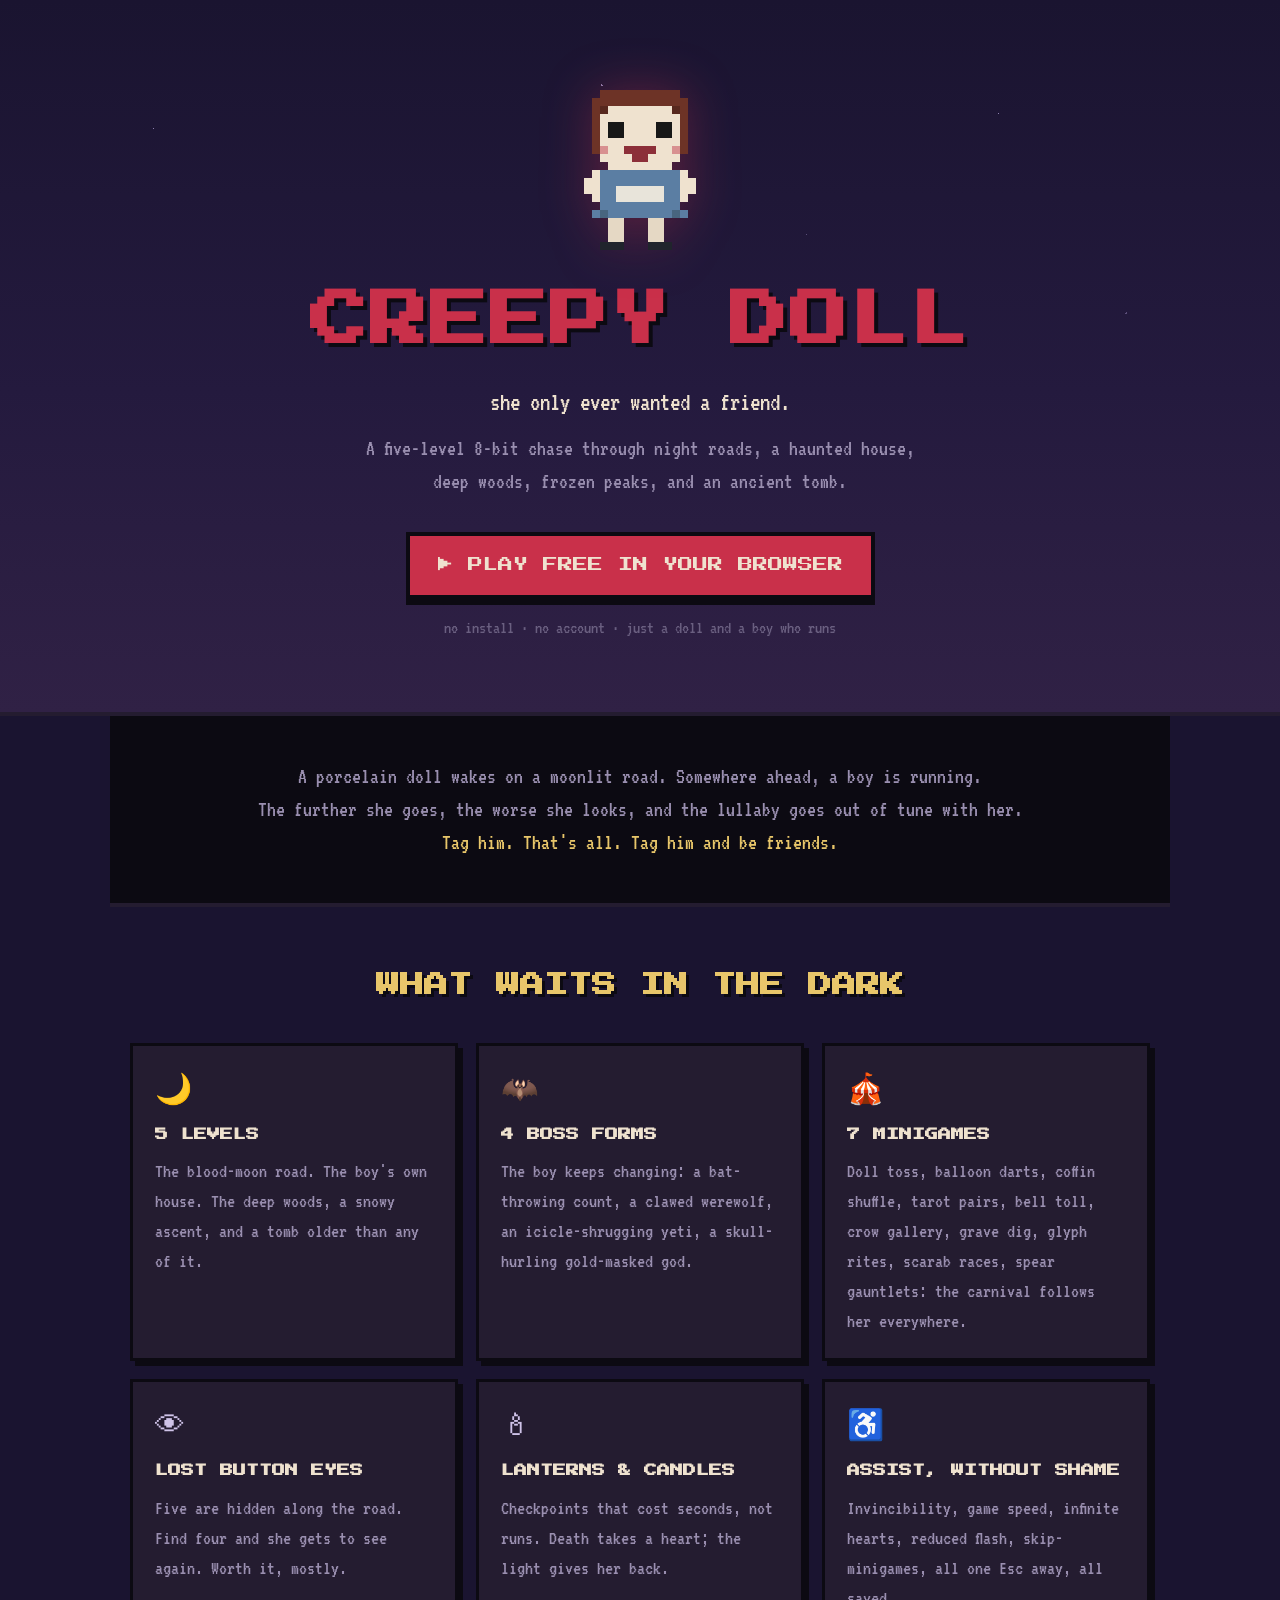
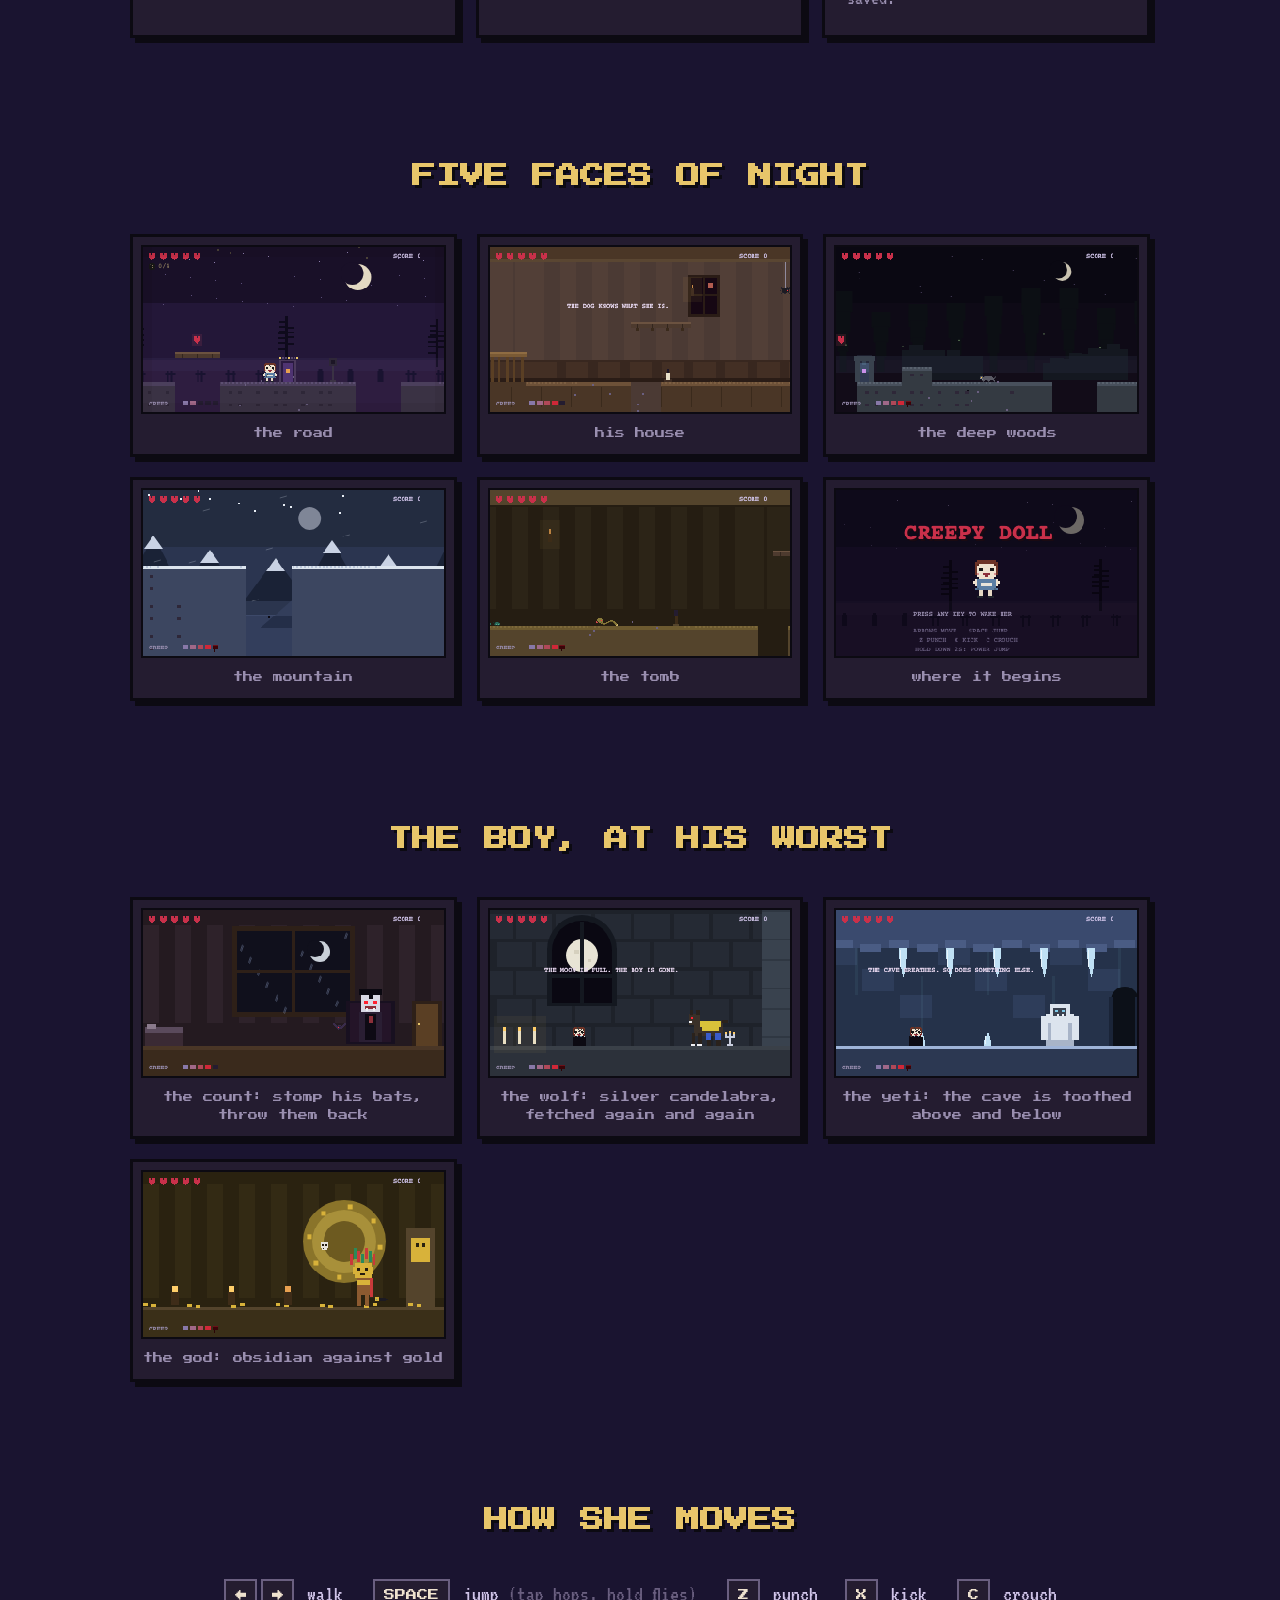
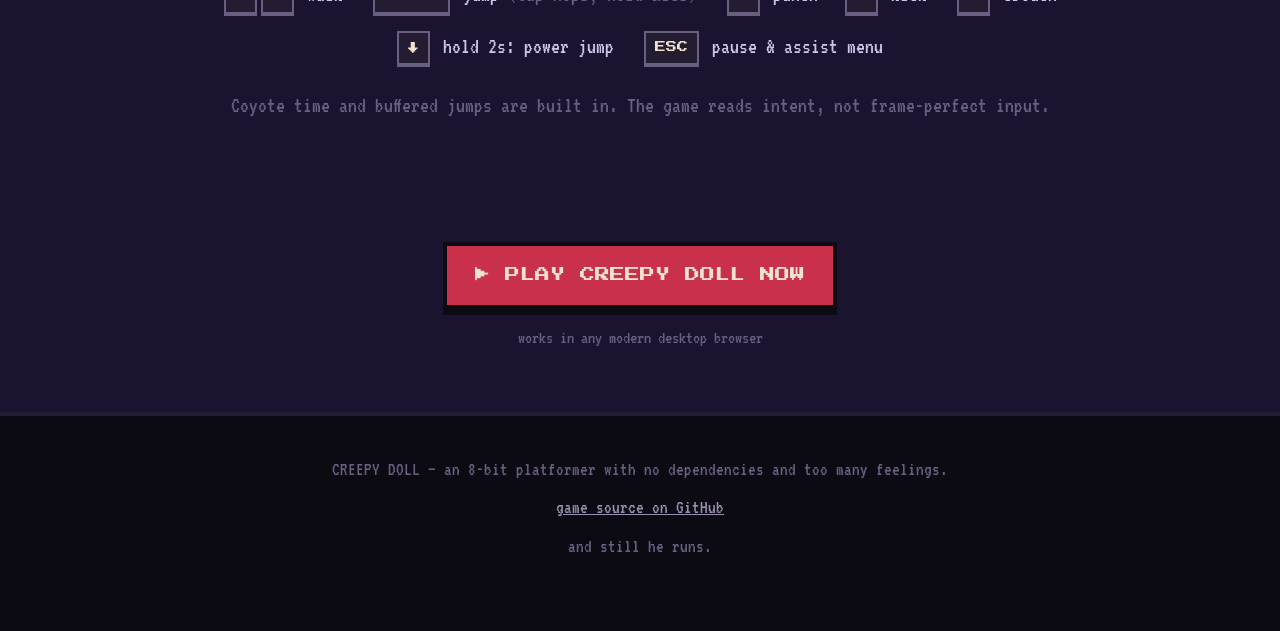
==== index.html @ eb906ca2 "Creepy Doll marketing site One-page 8-bit site in the game's own palette: hero doll drawn live from " ====
<!DOCTYPE html>
<html lang="en">
<head>
  <meta charset="UTF-8">
  <meta name="viewport" content="width=device-width, initial-scale=1.0">
  <title>Creepy Doll — she only ever wanted a friend</title>
  <meta name="description" content="Creepy Doll: a five-level 8-bit chase through night roads, a haunted house, deep woods, frozen peaks, and an ancient tomb. Free to play in your browser.">
  <meta property="og:title" content="Creepy Doll">
  <meta property="og:description" content="She only ever wanted a friend. A five-level 8-bit platformer, free in your browser.">
  <meta property="og:image" content="assets/screens/title.png">
  <link rel="preconnect" href="https://fonts.googleapis.com">
  <link rel="preconnect" href="https://fonts.gstatic.com" crossorigin>
  <link href="https://fonts.googleapis.com/css2?family=Press+Start+2P&family=VT323&display=swap" rel="stylesheet">
  <link rel="stylesheet" href="style.css">
  <link rel="icon" href="data:image/svg+xml,<svg xmlns='http://www.w3.org/2000/svg' viewBox='0 0 100 100'><text y='.9em' font-size='90'>🕯️</text></svg>">
</head>
<body>

<header class="hero">
  <div class="stars" aria-hidden="true"></div>
  <canvas id="dollCanvas" width="14" height="20" aria-hidden="true"></canvas>
  <h1>CREEPY&nbsp;DOLL</h1>
  <p class="tagline">she only ever wanted a friend.</p>
  <p class="sub">A five-level 8-bit chase through night roads, a haunted house,
     deep woods, frozen peaks, and an ancient tomb.</p>
  <a class="cta" href="play/">▶ PLAY FREE IN YOUR BROWSER</a>
  <p class="hint">no install &middot; no account &middot; just a doll and a boy who runs</p>
</header>

<section class="strip" aria-label="story">
  <p>A porcelain doll wakes on a moonlit road. Somewhere ahead, a boy is running.<br>
  The further she goes, the worse she looks, and the lullaby goes out of tune with her.<br>
  <em>Tag him. That's all. Tag him and be friends.</em></p>
</section>

<section class="features">
  <h2>WHAT WAITS IN THE DARK</h2>
  <div class="grid">
    <div class="card"><span class="pix">🌙</span><h3>5 LEVELS</h3>
      <p>The blood-moon road. The boy's own house. The deep woods, a snowy ascent, and a tomb older than any of it.</p></div>
    <div class="card"><span class="pix">🦇</span><h3>4 BOSS FORMS</h3>
      <p>The boy keeps changing: a bat-throwing count, a clawed werewolf, an icicle-shrugging yeti, a skull-hurling gold-masked god.</p></div>
    <div class="card"><span class="pix">🎪</span><h3>7 MINIGAMES</h3>
      <p>Doll toss, balloon darts, coffin shuffle, tarot pairs, bell toll, crow gallery, grave dig, glyph rites, scarab races, spear gauntlets: the carnival follows her everywhere.</p></div>
    <div class="card"><span class="pix">👁</span><h3>LOST BUTTON EYES</h3>
      <p>Five are hidden along the road. Find four and she gets to see again. Worth it, mostly.</p></div>
    <div class="card"><span class="pix">🕯</span><h3>LANTERNS &amp; CANDLES</h3>
      <p>Checkpoints that cost seconds, not runs. Death takes a heart; the light gives her back.</p></div>
    <div class="card"><span class="pix">♿</span><h3>ASSIST, WITHOUT SHAME</h3>
      <p>Invincibility, game speed, infinite hearts, reduced flash, skip-minigames, all one Esc away, all saved.</p></div>
  </div>
</section>

<section class="gallery">
  <h2>FIVE FACES OF NIGHT</h2>
  <div class="shots">
    <figure><img src="assets/screens/road.png" alt="The moonlit road with a lantern checkpoint" loading="lazy"><figcaption>the road</figcaption></figure>
    <figure><img src="assets/screens/house.png" alt="Inside the boy's warmly lit house" loading="lazy"><figcaption>his house</figcaption></figure>
    <figure><img src="assets/screens/woods.png" alt="Giant trees in the deep woods" loading="lazy"><figcaption>the deep woods</figcaption></figure>
    <figure><img src="assets/screens/snow.png" alt="Climbing the snowy mountain" loading="lazy"><figcaption>the mountain</figcaption></figure>
    <figure><img src="assets/screens/tomb.png" alt="Torchlit tomb corridors" loading="lazy"><figcaption>the tomb</figcaption></figure>
    <figure><img src="assets/screens/title.png" alt="Creepy Doll title screen" loading="lazy"><figcaption>where it begins</figcaption></figure>
  </div>
</section>

<section class="bosses">
  <h2>THE BOY, AT HIS WORST</h2>
  <div class="shots">
    <figure><img src="assets/screens/boss-dracula.png" alt="The Dracula boss fight under a storm window" loading="lazy"><figcaption>the count: stomp his bats, throw them back</figcaption></figure>
    <figure><img src="assets/screens/boss-werewolf.png" alt="The werewolf boss fight in the chapel" loading="lazy"><figcaption>the wolf: silver candelabra, fetched again and again</figcaption></figure>
    <figure><img src="assets/screens/boss-yeti.png" alt="The yeti boss fight in the ice cave" loading="lazy"><figcaption>the yeti: the cave is toothed above and below</figcaption></figure>
    <figure><img src="assets/screens/boss-aztec.png" alt="The Aztec god boss fight in the burial chamber" loading="lazy"><figcaption>the god: obsidian against gold</figcaption></figure>
  </div>
</section>

<section class="controls">
  <h2>HOW SHE MOVES</h2>
  <div class="keys">
    <div><kbd>←</kbd><kbd>→</kbd> walk</div>
    <div><kbd>SPACE</kbd> jump <span class="dim">(tap hops, hold flies)</span></div>
    <div><kbd>Z</kbd> punch &nbsp; <kbd>X</kbd> kick</div>
    <div><kbd>C</kbd> crouch</div>
    <div><kbd>↓</kbd> hold 2s: power jump</div>
    <div><kbd>ESC</kbd> pause &amp; assist menu</div>
  </div>
  <p class="dim">Coyote time and buffered jumps are built in. The game reads intent, not frame-perfect input.</p>
</section>

<section class="cta-bottom">
  <a class="cta" href="play/">▶ PLAY CREEPY DOLL NOW</a>
  <p class="hint">works in any modern desktop browser</p>
</section>

<footer>
  <p>CREEPY DOLL &mdash; an 8-bit platformer with no dependencies and too many feelings.</p>
  <p><a href="https://github.com/prone/creepydoll">game source on GitHub</a></p>
  <p class="dim">and still he runs.</p>
</footer>

<script src="site.js"></script>
</body>
</html>
---- style.css ----
/* CREEPY DOLL — marketing site. Palette borrowed straight from the game. */
:root {
  --sky: #1a1430;
  --sky2: #241a3e;
  --sky3: #302145;
  --blood: #c9304a;
  --gold: #e8c66a;
  --porcelain: #efe2cf;
  --lavender: #cfc3e8;
  --dim: #9a8fb0;
  --dimmer: #6a5f80;
  --panel: #241c30;
  --ink: #0c0a12;
}

* { margin: 0; padding: 0; box-sizing: border-box; }

html { scroll-behavior: smooth; }

body {
  background: var(--sky);
  color: var(--lavender);
  font-family: 'VT323', 'Courier New', monospace;
  font-size: 22px;
  line-height: 1.5;
  image-rendering: pixelated;
}

h1, h2, h3, .cta, kbd, figcaption {
  font-family: 'Press Start 2P', 'Courier New', monospace;
}

/* ---------- hero ---------- */
.hero {
  position: relative;
  text-align: center;
  padding: 90px 20px 70px;
  background: linear-gradient(var(--sky) 0%, var(--sky2) 55%, var(--sky3) 100%);
  border-bottom: 4px solid var(--panel);
  overflow: hidden;
}
.stars {
  position: absolute; inset: 0; pointer-events: none;
  background-image:
    radial-gradient(1px 1px at 12% 18%, #8d7fae 50%, transparent 51%),
    radial-gradient(1px 1px at 30% 42%, #5a4d78 50%, transparent 51%),
    radial-gradient(2px 2px at 47% 12%, #8d7fae 50%, transparent 51%),
    radial-gradient(1px 1px at 63% 33%, #5a4d78 50%, transparent 51%),
    radial-gradient(1px 1px at 78% 16%, #8d7fae 50%, transparent 51%),
    radial-gradient(2px 2px at 88% 44%, #5a4d78 50%, transparent 51%),
    radial-gradient(1px 1px at 20% 66%, #5a4d78 50%, transparent 51%),
    radial-gradient(1px 1px at 70% 60%, #8d7fae 50%, transparent 51%);
  animation: twinkle 4s steps(2) infinite;
}
@keyframes twinkle { 50% { opacity: .6; } }

#dollCanvas {
  width: 112px; height: 160px;
  image-rendering: pixelated;
  margin-bottom: 18px;
  filter: drop-shadow(0 0 24px rgba(201, 48, 74, .35));
}

.hero h1 {
  font-size: clamp(30px, 7vw, 58px);
  color: var(--blood);
  text-shadow: 4px 4px 0 var(--ink);
  letter-spacing: 2px;
  margin-bottom: 18px;
}
.tagline { color: var(--porcelain); font-size: 26px; margin-bottom: 10px; }
.sub { color: var(--dim); max-width: 560px; margin: 0 auto 34px; }

.cta {
  display: inline-block;
  background: var(--blood);
  color: var(--porcelain);
  text-decoration: none;
  font-size: 15px;
  padding: 18px 28px;
  border: 4px solid var(--ink);
  box-shadow: 0 6px 0 var(--ink);
  transition: transform .08s steps(1), box-shadow .08s steps(1);
}
.cta:hover { background: #e0405a; }
.cta:active { transform: translateY(6px); box-shadow: 0 0 0 var(--ink); }
.hint { color: var(--dimmer); margin-top: 16px; font-size: 18px; }

/* ---------- story strip ---------- */
.strip {
  text-align: center;
  padding: 44px 20px;
  background: var(--ink);
  color: var(--dim);
  border-bottom: 4px solid var(--panel);
}
.strip em { color: var(--gold); font-style: normal; }

/* ---------- sections ---------- */
section { padding: 60px 20px; max-width: 1060px; margin: 0 auto; }
h2 {
  color: var(--gold);
  font-size: clamp(16px, 3.4vw, 24px);
  text-align: center;
  margin-bottom: 40px;
  text-shadow: 3px 3px 0 var(--ink);
}

/* features */
.grid {
  display: grid;
  grid-template-columns: repeat(auto-fit, minmax(280px, 1fr));
  gap: 18px;
}
.card {
  background: var(--panel);
  border: 3px solid var(--ink);
  box-shadow: 5px 5px 0 var(--ink);
  padding: 22px;
}
.card .pix { font-size: 30px; display: block; margin-bottom: 12px; }
.card h3 { color: var(--porcelain); font-size: 13px; margin-bottom: 12px; }
.card p { color: var(--dim); font-size: 20px; }

/* galleries */
.shots {
  display: grid;
  grid-template-columns: repeat(auto-fit, minmax(300px, 1fr));
  gap: 20px;
}
.shots figure {
  background: var(--panel);
  border: 3px solid var(--ink);
  box-shadow: 5px 5px 0 var(--ink);
  padding: 8px 8px 12px;
}
.shots img {
  width: 100%;
  display: block;
  image-rendering: pixelated;
  border: 2px solid var(--ink);
}
.shots figcaption {
  color: var(--dim);
  font-size: 10px;
  padding-top: 10px;
  text-align: center;
  line-height: 1.8;
}

/* controls */
.controls { text-align: center; }
.keys {
  display: flex; flex-wrap: wrap; justify-content: center;
  gap: 14px 30px; margin-bottom: 22px;
}
kbd {
  display: inline-block;
  background: var(--panel);
  color: var(--porcelain);
  font-size: 11px;
  padding: 7px 9px;
  border: 2px solid var(--dimmer);
  border-bottom-width: 4px;
  margin-right: 4px;
}
.dim { color: var(--dimmer); }

/* bottom cta + footer */
.cta-bottom { text-align: center; }
footer {
  text-align: center;
  padding: 40px 20px 60px;
  background: var(--ink);
  color: var(--dimmer);
  border-top: 4px solid var(--panel);
  font-size: 19px;
}
footer p { margin-bottom: 10px; }
footer a { color: var(--dim); }
footer a:hover { color: var(--gold); }

@media (prefers-reduced-motion: reduce) {
  .stars { animation: none; }
  html { scroll-behavior: auto; }
}
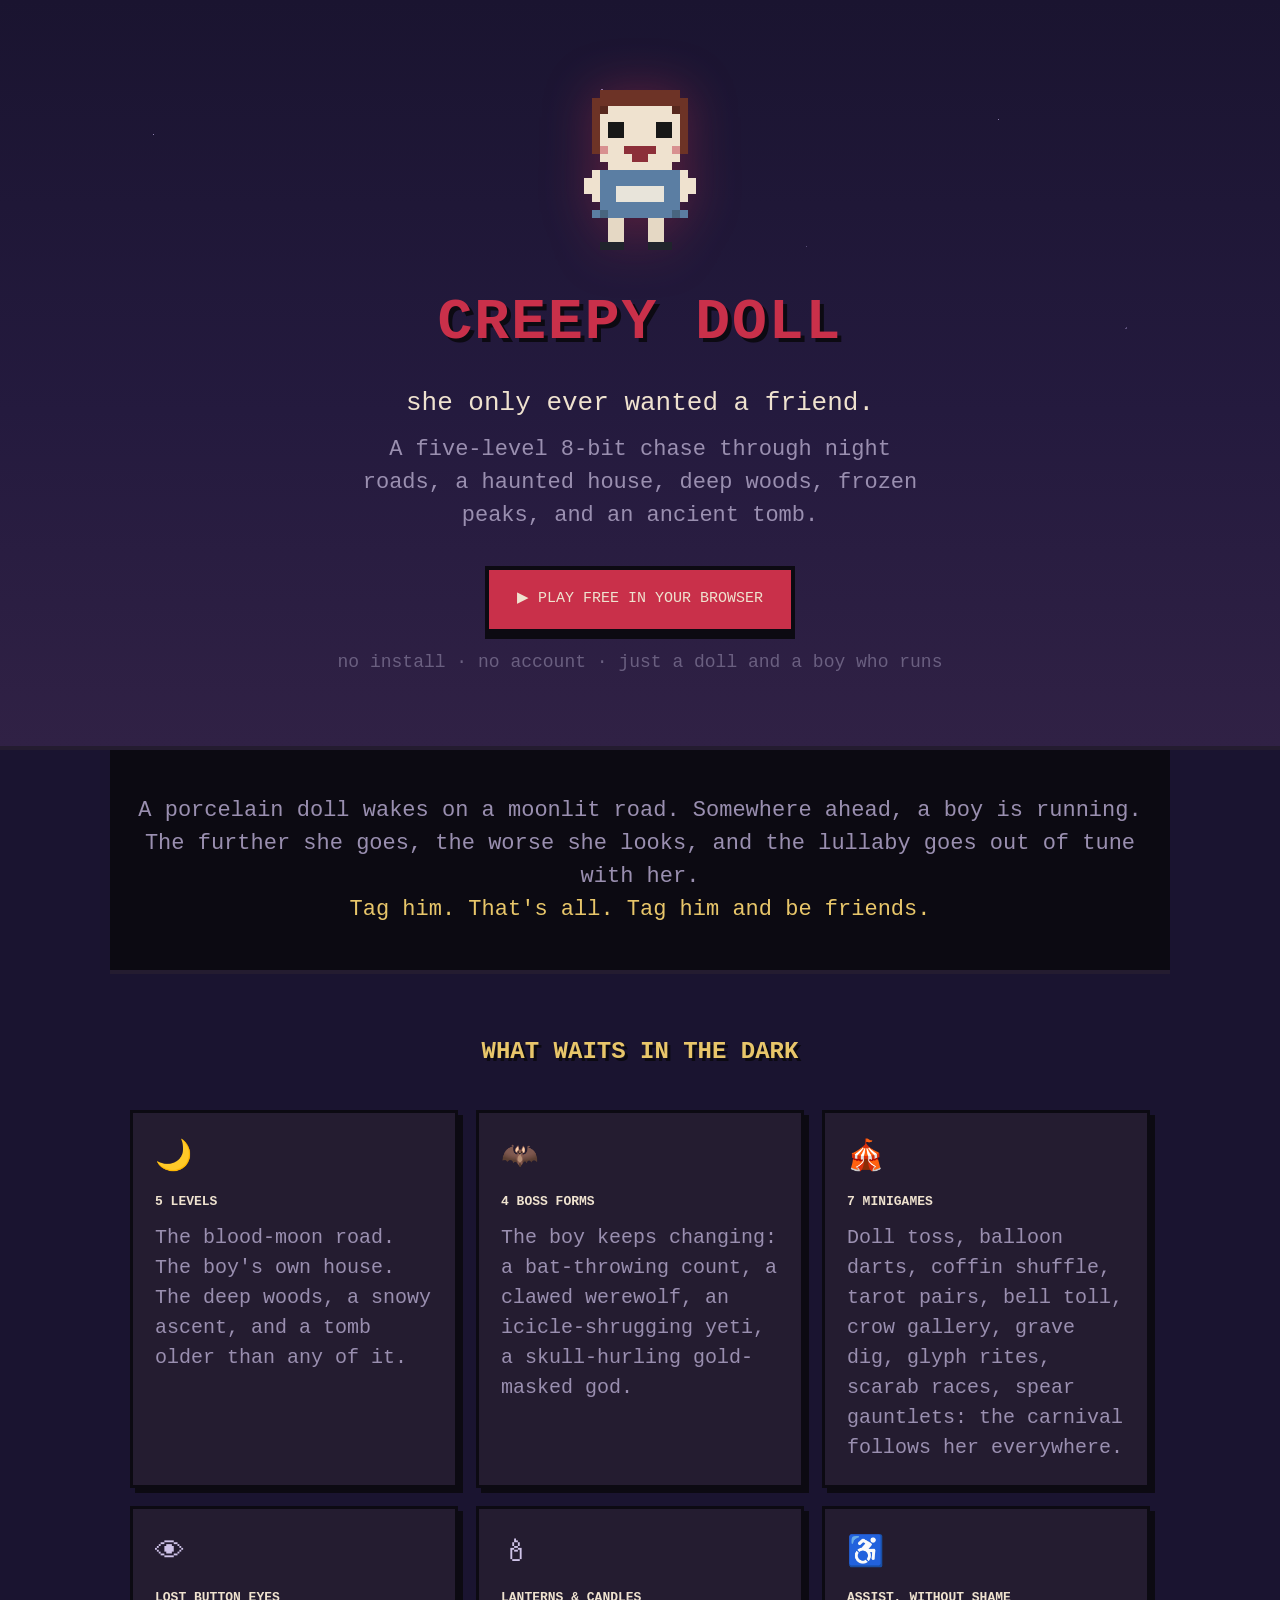
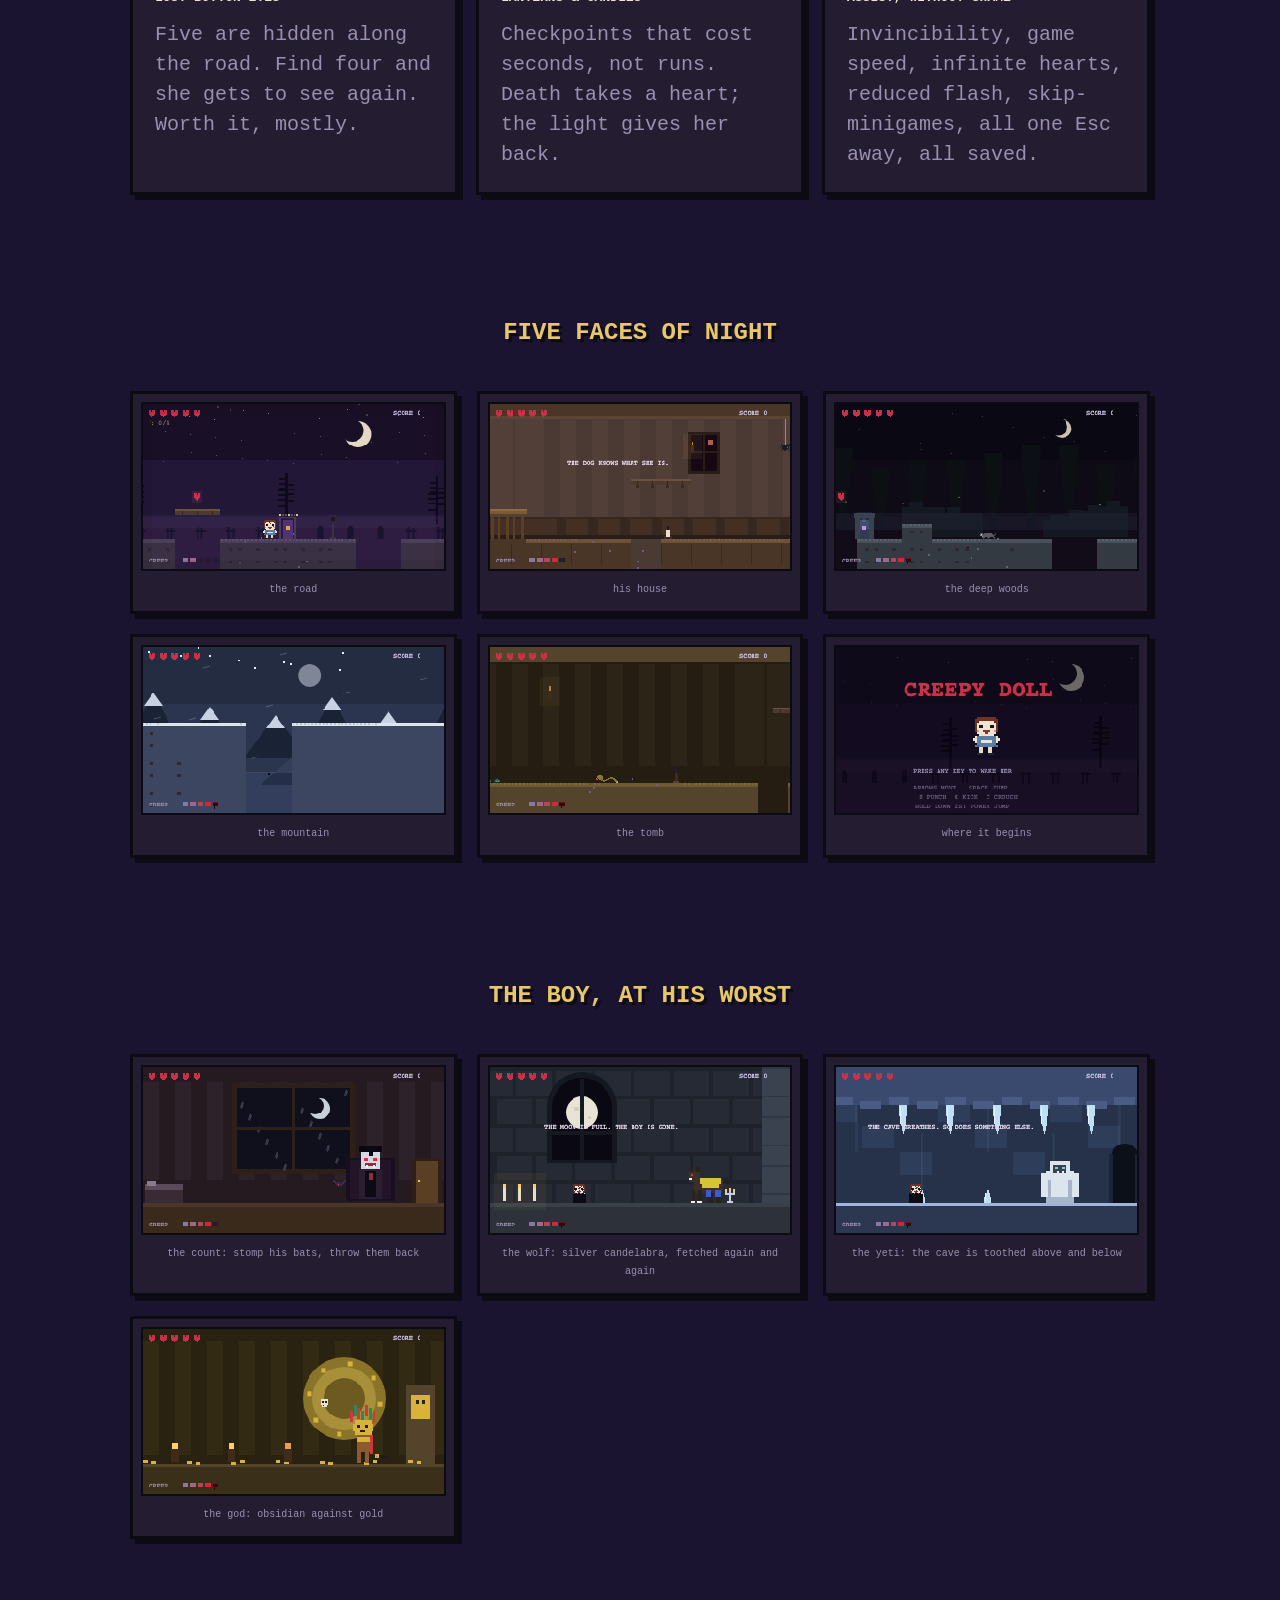
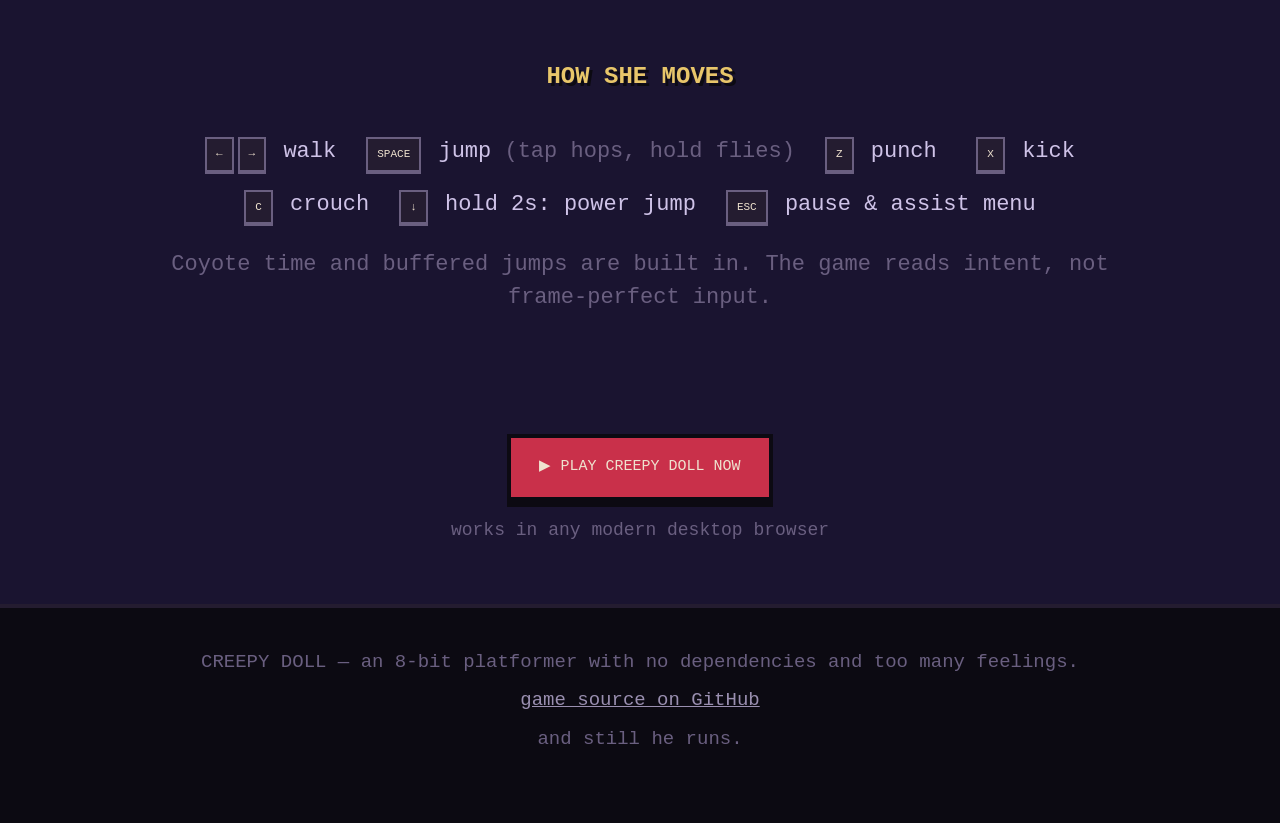
==== commit 39905231: "Security pass + synced cleaned game snapshot Add strict CSP meta tags to the site page and the playa" ====
--- a/index.html
+++ b/index.html
@@ -2,12 +2,13 @@
 <html lang="en">
 <head>
   <meta charset="UTF-8">
+  <meta http-equiv="Content-Security-Policy" content="default-src 'none'; script-src 'self'; style-src 'self' https://fonts.googleapis.com; font-src https://fonts.gstatic.com; img-src 'self' data:; base-uri 'none'; form-action 'none'">
   <meta name="viewport" content="width=device-width, initial-scale=1.0">
   <title>Creepy Doll — she only ever wanted a friend</title>
   <meta name="description" content="Creepy Doll: a five-level 8-bit chase through night roads, a haunted house, deep woods, frozen peaks, and an ancient tomb. Free to play in your browser.">
   <meta property="og:title" content="Creepy Doll">
   <meta property="og:description" content="She only ever wanted a friend. A five-level 8-bit platformer, free in your browser.">
-  <meta property="og:image" content="assets/screens/title.png">
+  <meta property="og:image" content="https://prone.github.io/creepydoll-site/assets/screens/title.png">
   <link rel="preconnect" href="https://fonts.googleapis.com">
   <link rel="preconnect" href="https://fonts.gstatic.com" crossorigin>
   <link href="https://fonts.googleapis.com/css2?family=Press+Start+2P&family=VT323&display=swap" rel="stylesheet">
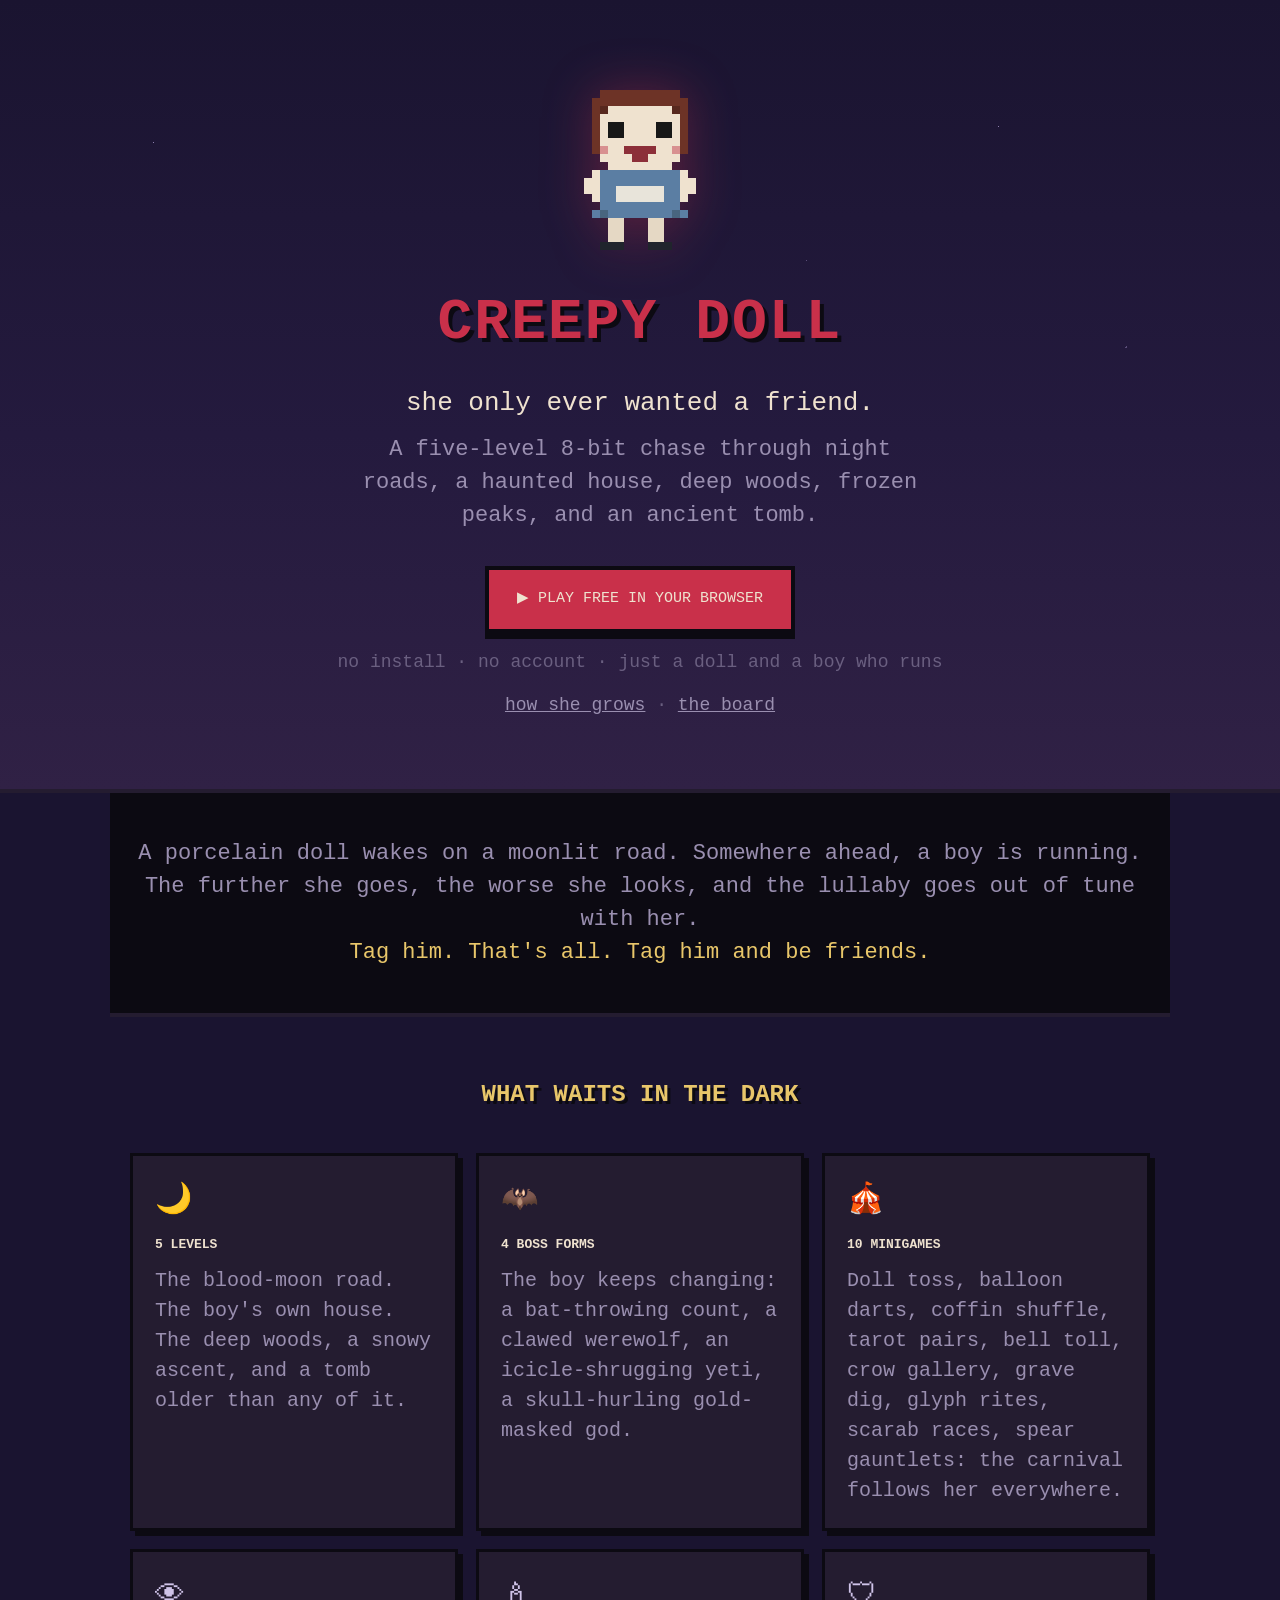
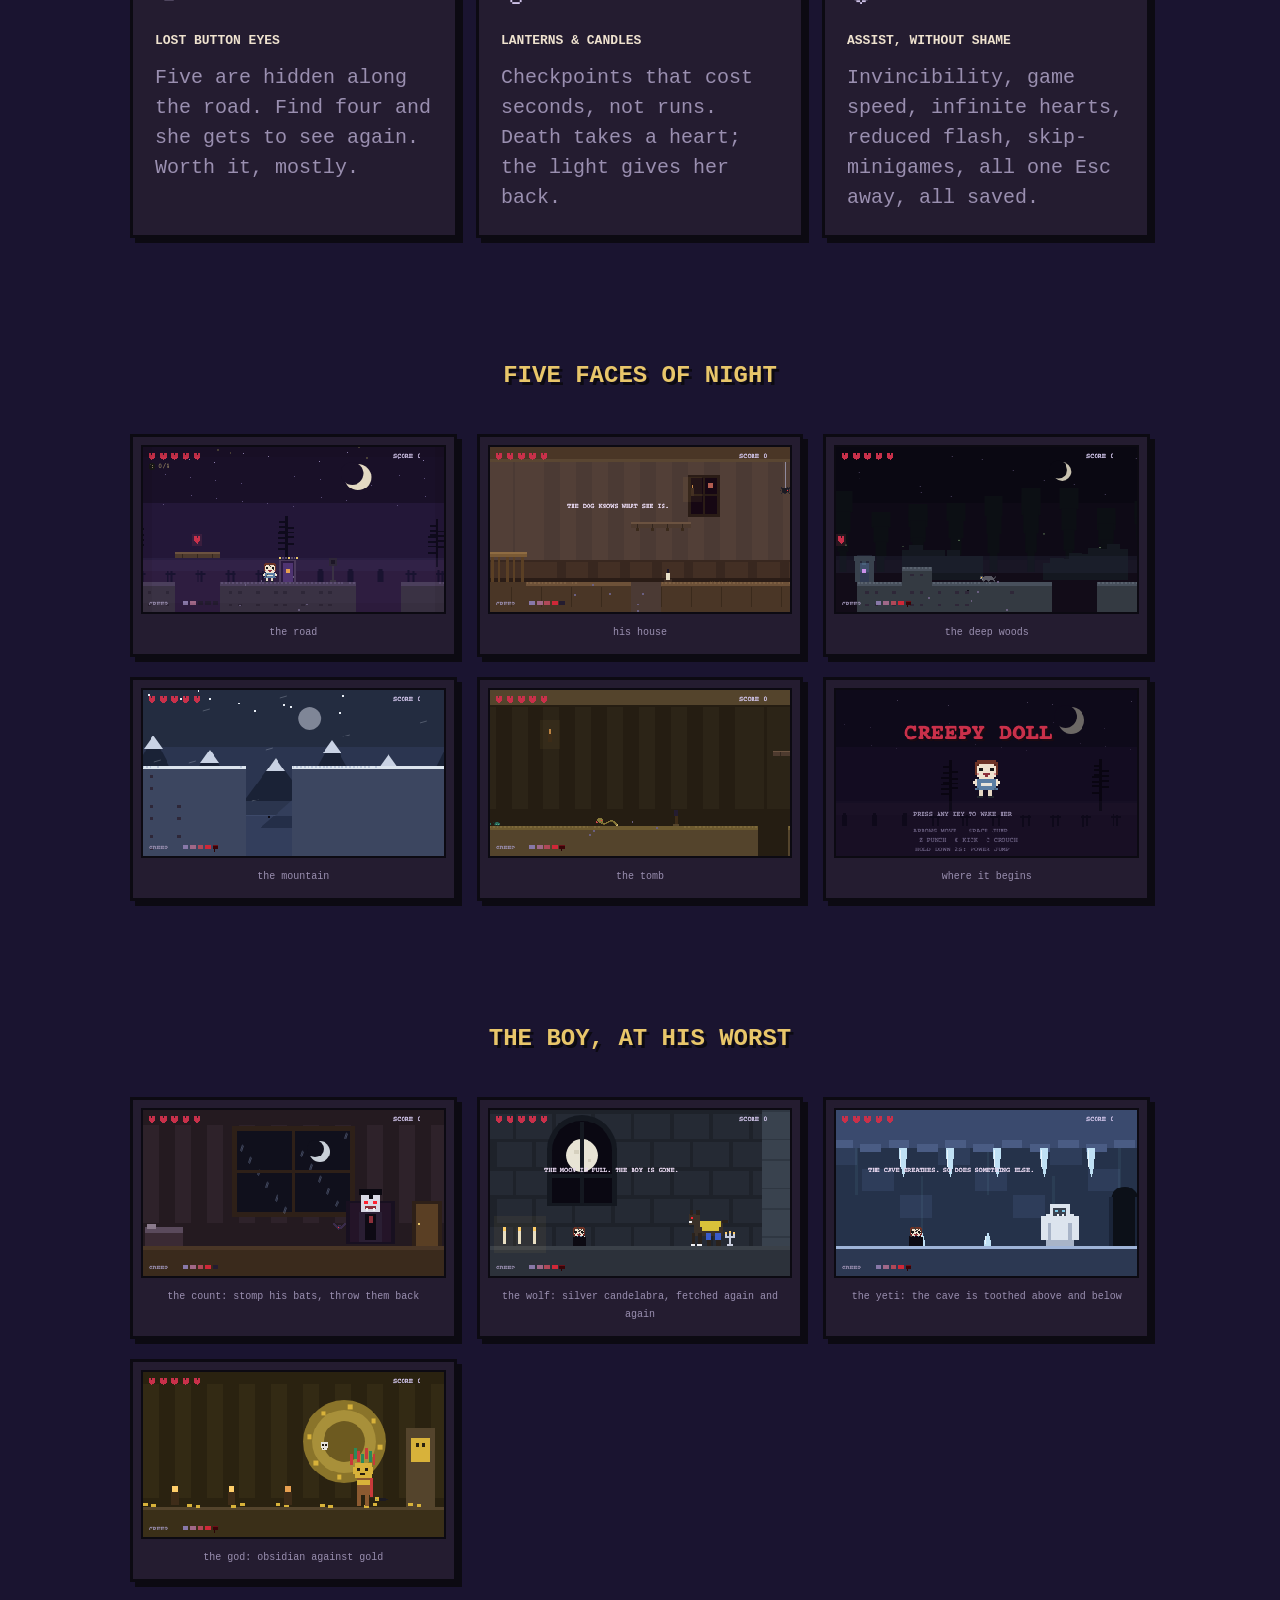
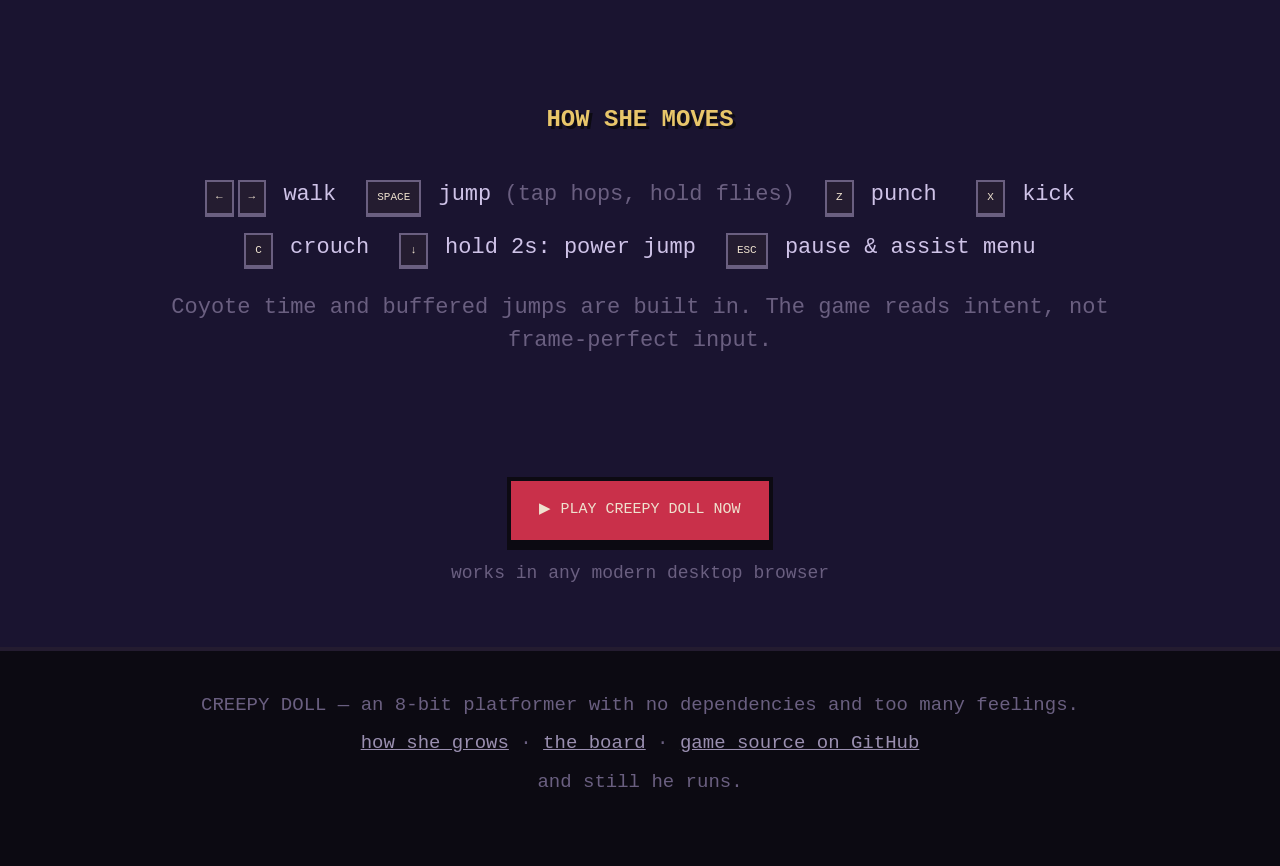
==== commit 893d5342: "The board and "how she grows": leaderboard page, progression guide - scores.html/.js: the public lea" ====
--- a/index.html
+++ b/index.html
@@ -13,7 +13,7 @@
   <link rel="preconnect" href="https://fonts.gstatic.com" crossorigin>
   <link href="https://fonts.googleapis.com/css2?family=Press+Start+2P&family=VT323&display=swap" rel="stylesheet">
   <link rel="stylesheet" href="style.css">
-  <link rel="icon" href="data:image/svg+xml,<svg xmlns='http://www.w3.org/2000/svg' viewBox='0 0 100 100'><text y='.9em' font-size='90'>🕯️</text></svg>">
+  <link rel="icon" type="image/png" href="favicon.png">
 </head>
 <body>
 
@@ -26,6 +26,7 @@
      deep woods, frozen peaks, and an ancient tomb.</p>
   <a class="cta" href="play/">▶ PLAY FREE IN YOUR BROWSER</a>
   <p class="hint">no install &middot; no account &middot; just a doll and a boy who runs</p>
+  <p class="hint"><a href="progress.html">how she grows</a> &middot; <a href="scores.html">the board</a></p>
 </header>
 
 <section class="strip" aria-label="story">
@@ -41,13 +42,13 @@
       <p>The blood-moon road. The boy's own house. The deep woods, a snowy ascent, and a tomb older than any of it.</p></div>
     <div class="card"><span class="pix">🦇</span><h3>4 BOSS FORMS</h3>
       <p>The boy keeps changing: a bat-throwing count, a clawed werewolf, an icicle-shrugging yeti, a skull-hurling gold-masked god.</p></div>
-    <div class="card"><span class="pix">🎪</span><h3>7 MINIGAMES</h3>
+    <div class="card"><span class="pix">🎪</span><h3>10 MINIGAMES</h3>
       <p>Doll toss, balloon darts, coffin shuffle, tarot pairs, bell toll, crow gallery, grave dig, glyph rites, scarab races, spear gauntlets: the carnival follows her everywhere.</p></div>
     <div class="card"><span class="pix">👁</span><h3>LOST BUTTON EYES</h3>
       <p>Five are hidden along the road. Find four and she gets to see again. Worth it, mostly.</p></div>
     <div class="card"><span class="pix">🕯</span><h3>LANTERNS &amp; CANDLES</h3>
       <p>Checkpoints that cost seconds, not runs. Death takes a heart; the light gives her back.</p></div>
-    <div class="card"><span class="pix">♿</span><h3>ASSIST, WITHOUT SHAME</h3>
+    <div class="card"><span class="pix">🛡</span><h3>ASSIST, WITHOUT SHAME</h3>
       <p>Invincibility, game speed, infinite hearts, reduced flash, skip-minigames, all one Esc away, all saved.</p></div>
   </div>
 </section>
@@ -94,7 +95,7 @@
 
 <footer>
   <p>CREEPY DOLL &mdash; an 8-bit platformer with no dependencies and too many feelings.</p>
-  <p><a href="https://github.com/prone/creepydoll">game source on GitHub</a></p>
+  <p><a href="progress.html">how she grows</a> &middot; <a href="scores.html">the board</a> &middot; <a href="https://github.com/prone/creepydoll">game source on GitHub</a></p>
   <p class="dim">and still he runs.</p>
 </footer>
 
--- a/style.css
+++ b/style.css
@@ -184,3 +184,106 @@
   .stars { animation: none; }
   html { scroll-behavior: auto; }
 }
+
+/* ---------- top nav (sub-pages) ---------- */
+.topnav {
+  display: flex; flex-wrap: wrap; gap: 6px 26px; justify-content: center;
+  padding: 14px 20px;
+  background: var(--ink);
+  border-bottom: 4px solid var(--panel);
+  font-family: 'Press Start 2P', 'Courier New', monospace;
+  font-size: 10px;
+}
+.topnav a { color: var(--dim); text-decoration: none; padding: 6px 0; }
+.topnav a:hover, .topnav a.here { color: var(--gold); }
+.hero-small { padding: 60px 20px 50px; }
+.hero-small .sub { margin-bottom: 0; max-width: 640px; }
+
+/* ---------- progress page ---------- */
+.lede { color: var(--dim); text-align: center; max-width: 720px; margin: -20px auto 34px; }
+.center { text-align: center; margin-top: 30px; }
+.stage-row {
+  display: grid;
+  grid-template-columns: repeat(auto-fit, minmax(210px, 1fr));
+  gap: 18px; margin-bottom: 30px;
+}
+.stage {
+  background: var(--panel);
+  border: 3px solid var(--ink);
+  box-shadow: 5px 5px 0 var(--ink);
+  padding: 22px 16px 18px;
+  text-align: center;
+}
+.stage .doll {
+  width: 84px; height: 120px;
+  image-rendering: pixelated;
+  filter: drop-shadow(0 0 16px rgba(201, 48, 74, .3));
+}
+.stage figcaption { font-family: 'VT323', 'Courier New', monospace; padding-top: 14px; }
+.stage figcaption b {
+  display: block;
+  font-family: 'Press Start 2P', 'Courier New', monospace;
+  font-size: 10px; color: var(--porcelain); line-height: 1.8;
+  margin-bottom: 8px;
+}
+.stage figcaption span { color: var(--dim); font-size: 19px; }
+.rules {
+  background: var(--panel);
+  border: 3px solid var(--ink);
+  box-shadow: 5px 5px 0 var(--ink);
+  padding: 22px 26px;
+  max-width: 820px; margin: 0 auto;
+}
+.rules p { color: var(--dim); margin: 8px 0; }
+.rules b, .card p b { color: var(--porcelain); font-weight: normal; }
+.rules em { color: var(--gold); font-style: normal; }
+.grid.two { grid-template-columns: repeat(auto-fit, minmax(320px, 1fr)); }
+.card p kbd { font-size: 9px; padding: 4px 6px; margin: 0 2px; }
+.rules kbd { font-size: 9px; padding: 4px 6px; margin: 0 2px; }
+
+.tables {
+  display: grid;
+  grid-template-columns: repeat(auto-fit, minmax(300px, 1fr));
+  gap: 18px;
+}
+.tbl {
+  background: var(--panel);
+  border: 3px solid var(--ink);
+  box-shadow: 5px 5px 0 var(--ink);
+  padding: 18px 20px;
+}
+.tbl h3 { color: var(--porcelain); font-size: 11px; line-height: 1.8; margin-bottom: 12px; }
+.tbl table { width: 100%; border-collapse: collapse; }
+.tbl td { padding: 5px 0; border-top: 1px solid var(--sky3); color: var(--dim); font-size: 20px; vertical-align: top; }
+.tbl td + td { text-align: right; color: var(--gold); white-space: nowrap; padding-left: 12px; font-family: 'Press Start 2P', 'Courier New', monospace; font-size: 10px; padding-top: 9px; }
+.tbl tr:first-child td { border-top: 0; }
+.hint a { color: var(--dim); }
+.hint a:hover { color: var(--gold); }
+
+/* ---------- the board ---------- */
+.tabs { display: flex; flex-wrap: wrap; justify-content: center; gap: 10px; margin-bottom: 30px; }
+.tab {
+  font-family: 'Press Start 2P', 'Courier New', monospace;
+  font-size: 10px; color: var(--dim);
+  background: var(--panel); border: 3px solid var(--ink); box-shadow: 4px 4px 0 var(--ink);
+  padding: 12px 14px; cursor: pointer;
+}
+.tab:hover { color: var(--porcelain); }
+.tab.here { color: var(--gold); background: var(--sky3); }
+.tbl.wide { overflow-x: auto; }
+.tbl.wide table { min-width: 640px; }
+.tbl.wide th {
+  font-family: 'Press Start 2P', 'Courier New', monospace;
+  font-size: 9px; color: var(--dimmer); text-align: left; padding: 6px 8px 10px;
+}
+.tbl.wide td { padding: 8px; font-size: 21px; }
+.tbl.wide td + td { text-align: left; color: var(--dim); font-family: 'VT323', 'Courier New', monospace; font-size: 21px; padding-top: 8px; }
+.tbl.wide td.rank { color: var(--dimmer); width: 44px; }
+.tbl.wide td.name { color: var(--porcelain); }
+.tbl.wide td.num { color: var(--gold); font-family: 'Press Start 2P', 'Courier New', monospace; font-size: 10px; padding-top: 12px; white-space: nowrap; }
+.tbl.wide td.acc span { margin-right: 8px; cursor: help; }
+.tbl.wide td.when { color: var(--dimmer); white-space: nowrap; }
+.tbl.wide tr.top1 td.name { color: var(--gold); }
+.tbl.wide tr.top2 td.name { color: #d8d0e8; }
+.tbl.wide tr.top3 td.name { color: #c9906a; }
+.legend { display: flex; flex-wrap: wrap; justify-content: center; gap: 8px 22px; margin-top: 22px; color: var(--dimmer); font-size: 19px; }
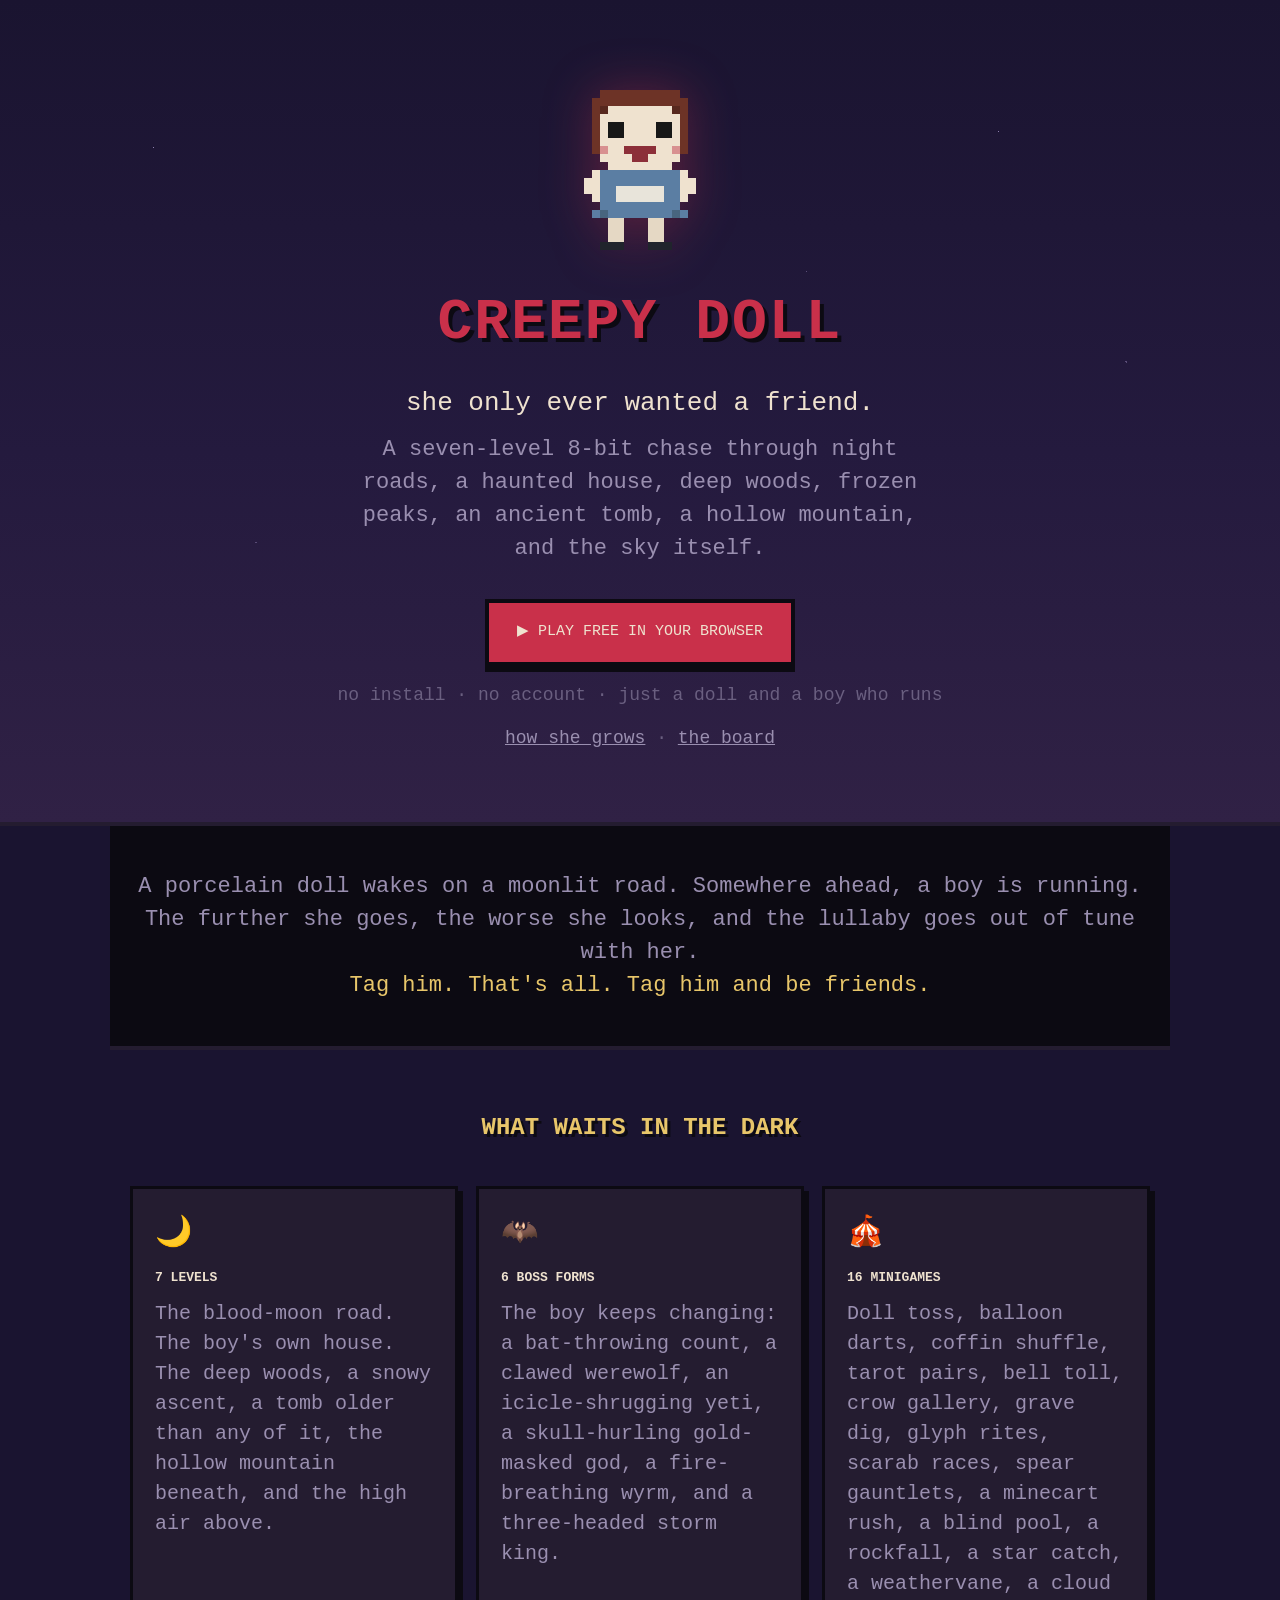
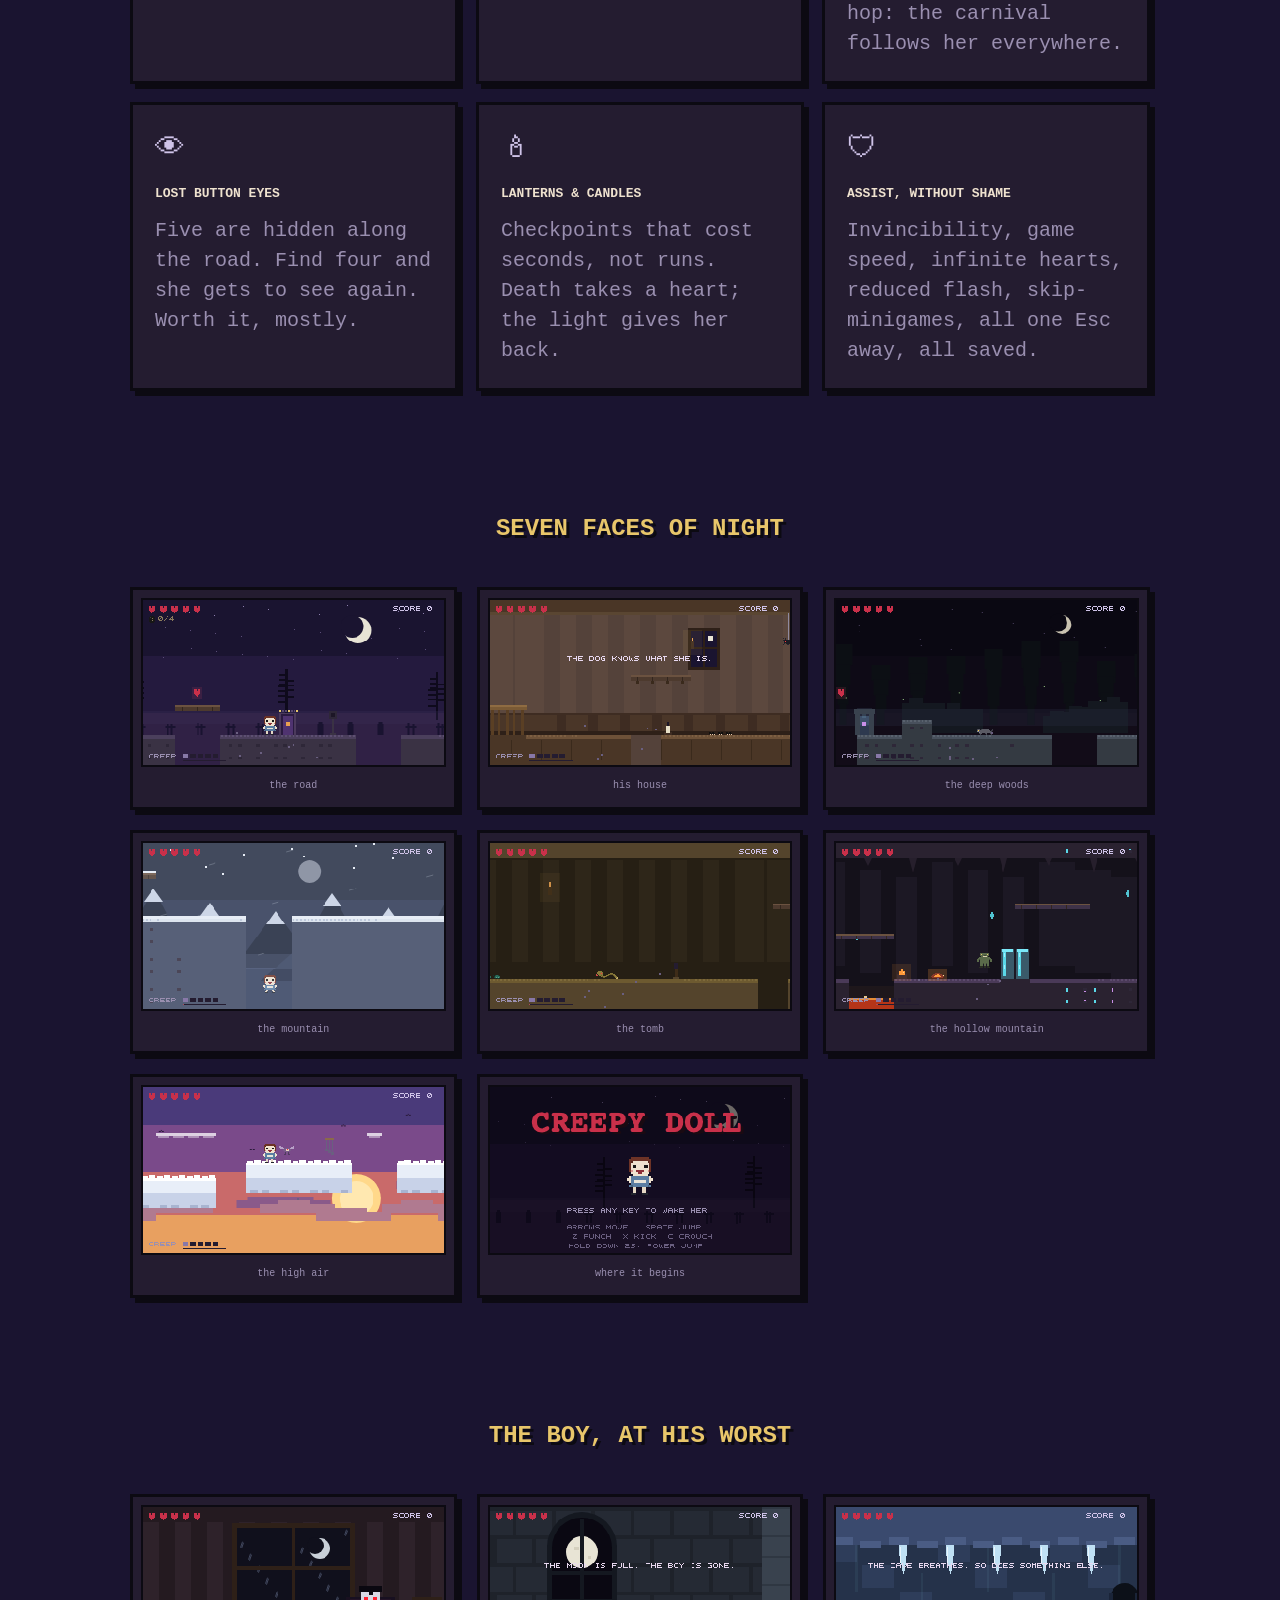
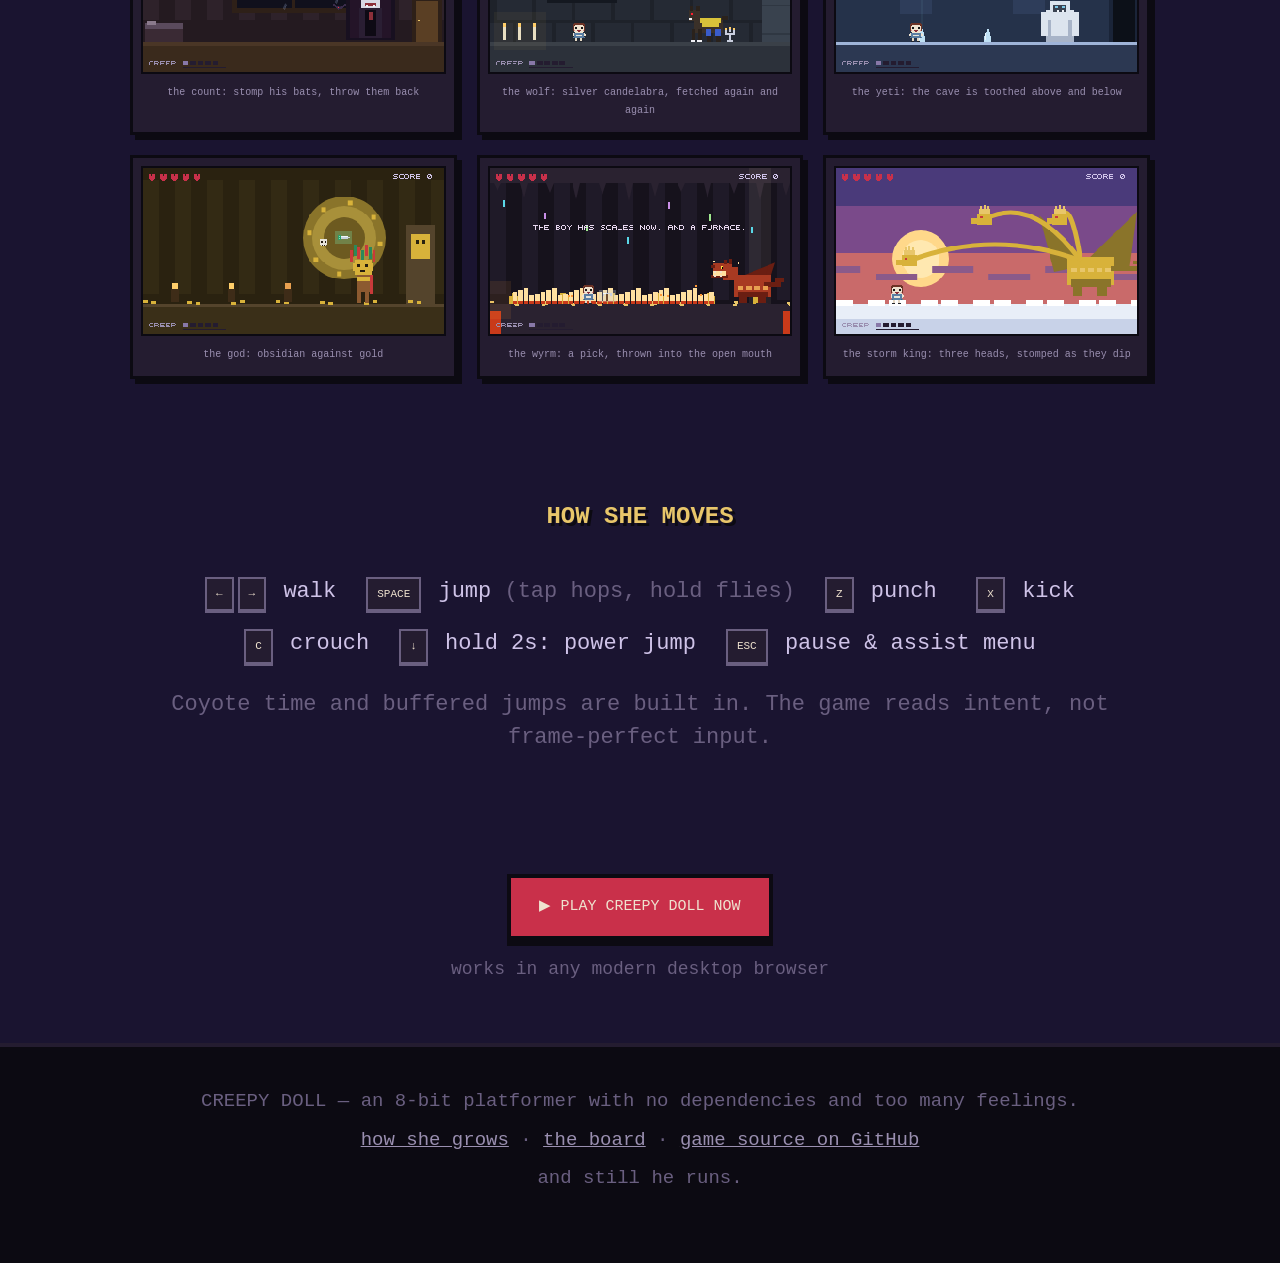
==== commit f3bb1763: "Seven levels, six bosses, sixteen games: site, board, and guide updated - home: cards and copy say s" ====
--- a/index.html
+++ b/index.html
@@ -5,9 +5,9 @@
   <meta http-equiv="Content-Security-Policy" content="default-src 'none'; script-src 'self'; style-src 'self' https://fonts.googleapis.com; font-src https://fonts.gstatic.com; img-src 'self' data:; base-uri 'none'; form-action 'none'">
   <meta name="viewport" content="width=device-width, initial-scale=1.0">
   <title>Creepy Doll — she only ever wanted a friend</title>
-  <meta name="description" content="Creepy Doll: a five-level 8-bit chase through night roads, a haunted house, deep woods, frozen peaks, and an ancient tomb. Free to play in your browser.">
+  <meta name="description" content="Creepy Doll: a seven-level 8-bit chase through night roads, a haunted house, deep woods, frozen peaks, an ancient tomb, a hollow mountain, and the sky itself. Free to play in your browser.">
   <meta property="og:title" content="Creepy Doll">
-  <meta property="og:description" content="She only ever wanted a friend. A five-level 8-bit platformer, free in your browser.">
+  <meta property="og:description" content="She only ever wanted a friend. A seven-level 8-bit platformer, free in your browser.">
   <meta property="og:image" content="https://prone.github.io/creepydoll-site/assets/screens/title.png">
   <link rel="preconnect" href="https://fonts.googleapis.com">
   <link rel="preconnect" href="https://fonts.gstatic.com" crossorigin>
@@ -22,8 +22,8 @@
   <canvas id="dollCanvas" width="14" height="20" aria-hidden="true"></canvas>
   <h1>CREEPY&nbsp;DOLL</h1>
   <p class="tagline">she only ever wanted a friend.</p>
-  <p class="sub">A five-level 8-bit chase through night roads, a haunted house,
-     deep woods, frozen peaks, and an ancient tomb.</p>
+  <p class="sub">A seven-level 8-bit chase through night roads, a haunted house,
+     deep woods, frozen peaks, an ancient tomb, a hollow mountain, and the sky itself.</p>
   <a class="cta" href="play/">▶ PLAY FREE IN YOUR BROWSER</a>
   <p class="hint">no install &middot; no account &middot; just a doll and a boy who runs</p>
   <p class="hint"><a href="progress.html">how she grows</a> &middot; <a href="scores.html">the board</a></p>
@@ -38,12 +38,12 @@
 <section class="features">
   <h2>WHAT WAITS IN THE DARK</h2>
   <div class="grid">
-    <div class="card"><span class="pix">🌙</span><h3>5 LEVELS</h3>
-      <p>The blood-moon road. The boy's own house. The deep woods, a snowy ascent, and a tomb older than any of it.</p></div>
-    <div class="card"><span class="pix">🦇</span><h3>4 BOSS FORMS</h3>
-      <p>The boy keeps changing: a bat-throwing count, a clawed werewolf, an icicle-shrugging yeti, a skull-hurling gold-masked god.</p></div>
-    <div class="card"><span class="pix">🎪</span><h3>10 MINIGAMES</h3>
-      <p>Doll toss, balloon darts, coffin shuffle, tarot pairs, bell toll, crow gallery, grave dig, glyph rites, scarab races, spear gauntlets: the carnival follows her everywhere.</p></div>
+    <div class="card"><span class="pix">🌙</span><h3>7 LEVELS</h3>
+      <p>The blood-moon road. The boy's own house. The deep woods, a snowy ascent, a tomb older than any of it, the hollow mountain beneath, and the high air above.</p></div>
+    <div class="card"><span class="pix">🦇</span><h3>6 BOSS FORMS</h3>
+      <p>The boy keeps changing: a bat-throwing count, a clawed werewolf, an icicle-shrugging yeti, a skull-hurling gold-masked god, a fire-breathing wyrm, and a three-headed storm king.</p></div>
+    <div class="card"><span class="pix">🎪</span><h3>16 MINIGAMES</h3>
+      <p>Doll toss, balloon darts, coffin shuffle, tarot pairs, bell toll, crow gallery, grave dig, glyph rites, scarab races, spear gauntlets, a minecart rush, a blind pool, a rockfall, a star catch, a weathervane, a cloud hop: the carnival follows her everywhere.</p></div>
     <div class="card"><span class="pix">👁</span><h3>LOST BUTTON EYES</h3>
       <p>Five are hidden along the road. Find four and she gets to see again. Worth it, mostly.</p></div>
     <div class="card"><span class="pix">🕯</span><h3>LANTERNS &amp; CANDLES</h3>
@@ -54,13 +54,15 @@
 </section>
 
 <section class="gallery">
-  <h2>FIVE FACES OF NIGHT</h2>
+  <h2>SEVEN FACES OF NIGHT</h2>
   <div class="shots">
     <figure><img src="assets/screens/road.png" alt="The moonlit road with a lantern checkpoint" loading="lazy"><figcaption>the road</figcaption></figure>
     <figure><img src="assets/screens/house.png" alt="Inside the boy's warmly lit house" loading="lazy"><figcaption>his house</figcaption></figure>
     <figure><img src="assets/screens/woods.png" alt="Giant trees in the deep woods" loading="lazy"><figcaption>the deep woods</figcaption></figure>
     <figure><img src="assets/screens/snow.png" alt="Climbing the snowy mountain" loading="lazy"><figcaption>the mountain</figcaption></figure>
     <figure><img src="assets/screens/tomb.png" alt="Torchlit tomb corridors" loading="lazy"><figcaption>the tomb</figcaption></figure>
+    <figure><img src="assets/screens/cave.png" alt="The hollow mountain: basalt, crystal, and lava" loading="lazy"><figcaption>the hollow mountain</figcaption></figure>
+    <figure><img src="assets/screens/clouds.png" alt="Cloud islands in the high air at dusk" loading="lazy"><figcaption>the high air</figcaption></figure>
     <figure><img src="assets/screens/title.png" alt="Creepy Doll title screen" loading="lazy"><figcaption>where it begins</figcaption></figure>
   </div>
 </section>
@@ -72,6 +74,8 @@
     <figure><img src="assets/screens/boss-werewolf.png" alt="The werewolf boss fight in the chapel" loading="lazy"><figcaption>the wolf: silver candelabra, fetched again and again</figcaption></figure>
     <figure><img src="assets/screens/boss-yeti.png" alt="The yeti boss fight in the ice cave" loading="lazy"><figcaption>the yeti: the cave is toothed above and below</figcaption></figure>
     <figure><img src="assets/screens/boss-aztec.png" alt="The Aztec god boss fight in the burial chamber" loading="lazy"><figcaption>the god: obsidian against gold</figcaption></figure>
+    <figure><img src="assets/screens/boss-wyrm.png" alt="The wyrm boss fight in its hoard" loading="lazy"><figcaption>the wyrm: a pick, thrown into the open mouth</figcaption></figure>
+    <figure><img src="assets/screens/boss-ghidorah.png" alt="The three-headed storm king boss fight in the sky" loading="lazy"><figcaption>the storm king: three heads, stomped as they dip</figcaption></figure>
   </div>
 </section>
 
--- a/style.css
+++ b/style.css
@@ -287,3 +287,5 @@
 .tbl.wide tr.top2 td.name { color: #d8d0e8; }
 .tbl.wide tr.top3 td.name { color: #c9906a; }
 .legend { display: flex; flex-wrap: wrap; justify-content: center; gap: 8px 22px; margin-top: 22px; color: var(--dimmer); font-size: 19px; }
+.stage-row.single { grid-template-columns: minmax(210px, 520px); justify-content: center; }
+.stage-row.single .doll { filter: drop-shadow(0 0 16px rgba(12, 10, 18, .9)) drop-shadow(0 0 6px rgba(201, 48, 74, .4)); }
